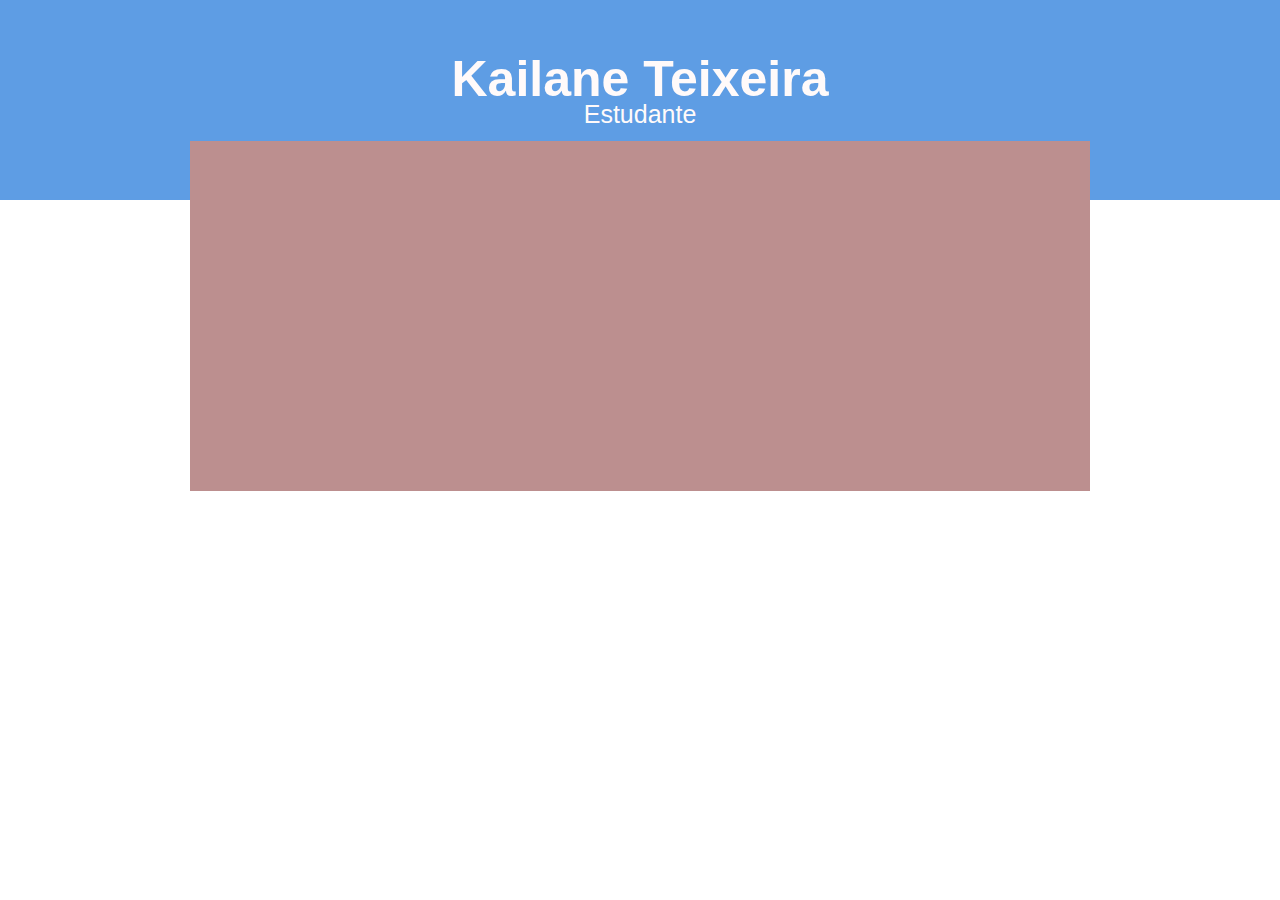
==== index.html @ 7a589f03 "Add files via upload" ====
<!DOCTYPE html>
<html lang="pt-br">
<head>
    <meta charset="UTF-8">
    <title>Kailane</title>
<!--
    ./ -> Significa o caminho para a pasta atual
-->

    <link rel="stylesheet" href="./css/style.css">

</head>
<body>

<header id="header1">

    <h1 id="nome">Kailane Teixeira</h1>
    <span id="cargo">Estudante</span>

    <div id="card-pessoal">

    </div>

</header>

</body>
</html>
---- css/style.css ----
*{
    margin: 0;
    padding: 0;
}

header#header1{
    background-color: rgb(94, 157, 228);
    width: 100%;
    height: 200px;
    display: flex;
    flex-direction: row;
    justify-content: center;
}

div#card-pessoal{
    margin-top: 141px;
    background-color: rosybrown;
    width: 900px;
    height: 350px;
    
}
h1#nome{
    font-family: 'Trebuchet MS', 'Lucida Sans Unicode', 'Lucida Grande', 'Lucida Sans', Arial, sans-serif;
    font-size: 50px;
    font-weight: bold;
    color:snow;
    position: absolute;
    margin-top: 50px;
}

span#cargo{
    font-family: 'Trebuchet MS', 'Lucida Sans Unicode', 'Lucida Grande', 'Lucida Sans', Arial, sans-serif;
    font-size: 25px;
    font-weight: lighter;
    color:snow;
    position: absolute;
    margin-top: 100px;
}
}
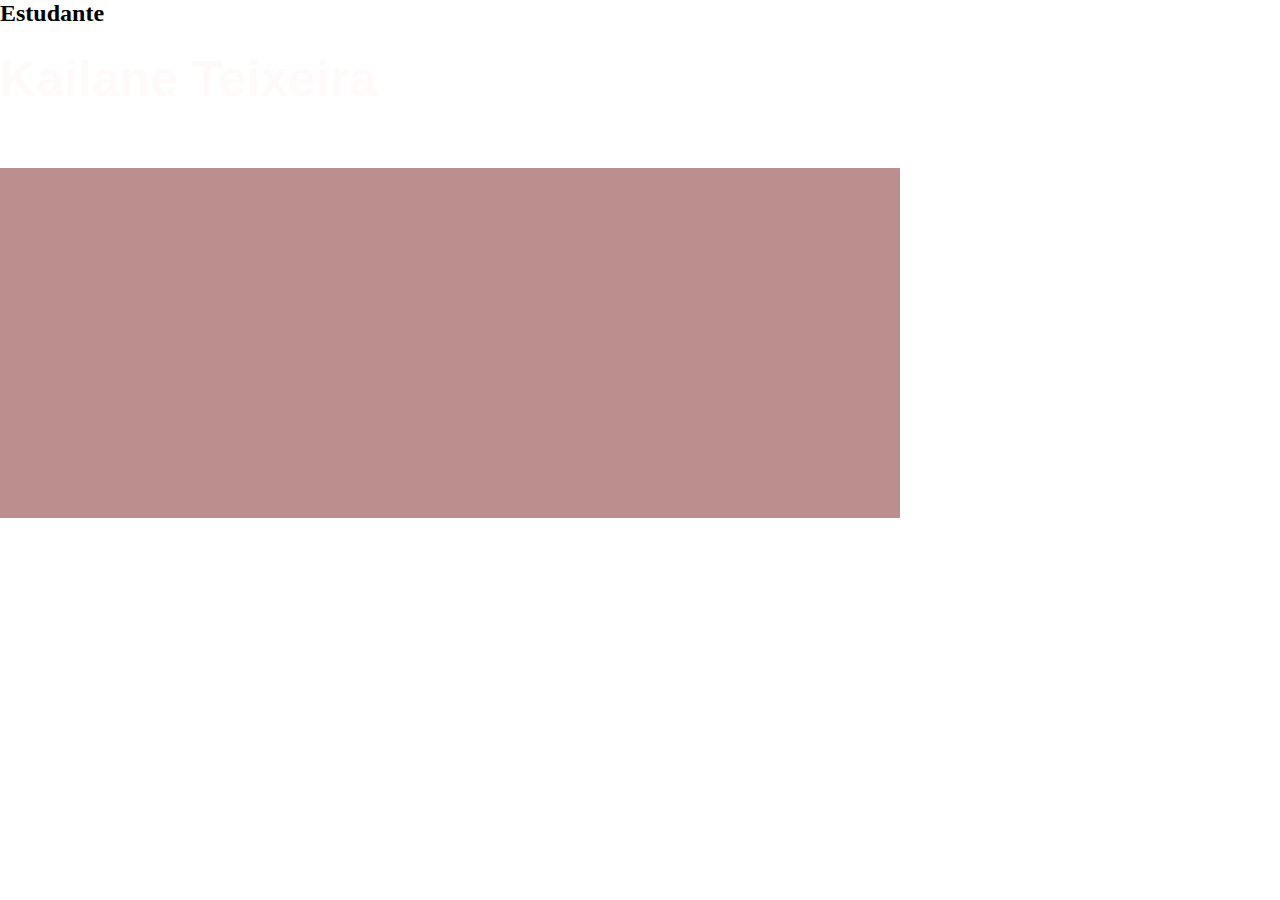
==== commit bda52e5a: "Arquivos finalizados" ====
--- a/index.html
+++ b/index.html
@@ -12,16 +12,16 @@
 </head>
 <body>
 
-<header id="header1">
+<header></header>
 
+<main>
     <h1 id="nome">Kailane Teixeira</h1>
-    <span id="cargo">Estudante</span>
-
+    <h2 id="cargo">Estudante</h2>
     <div id="card-pessoal">
 
     </div>
 
-</header>
+</main>
 
 </body>
 </html>--- a/css/style.css
+++ b/css/style.css
@@ -4,7 +4,7 @@
 }
 
 header#header1{
-    background-color: rgb(94, 157, 228);
+    background-color: pink;
     width: 100%;
     height: 200px;
     display: flex;
@@ -36,4 +36,3 @@
     position: absolute;
     margin-top: 100px;
 }
-}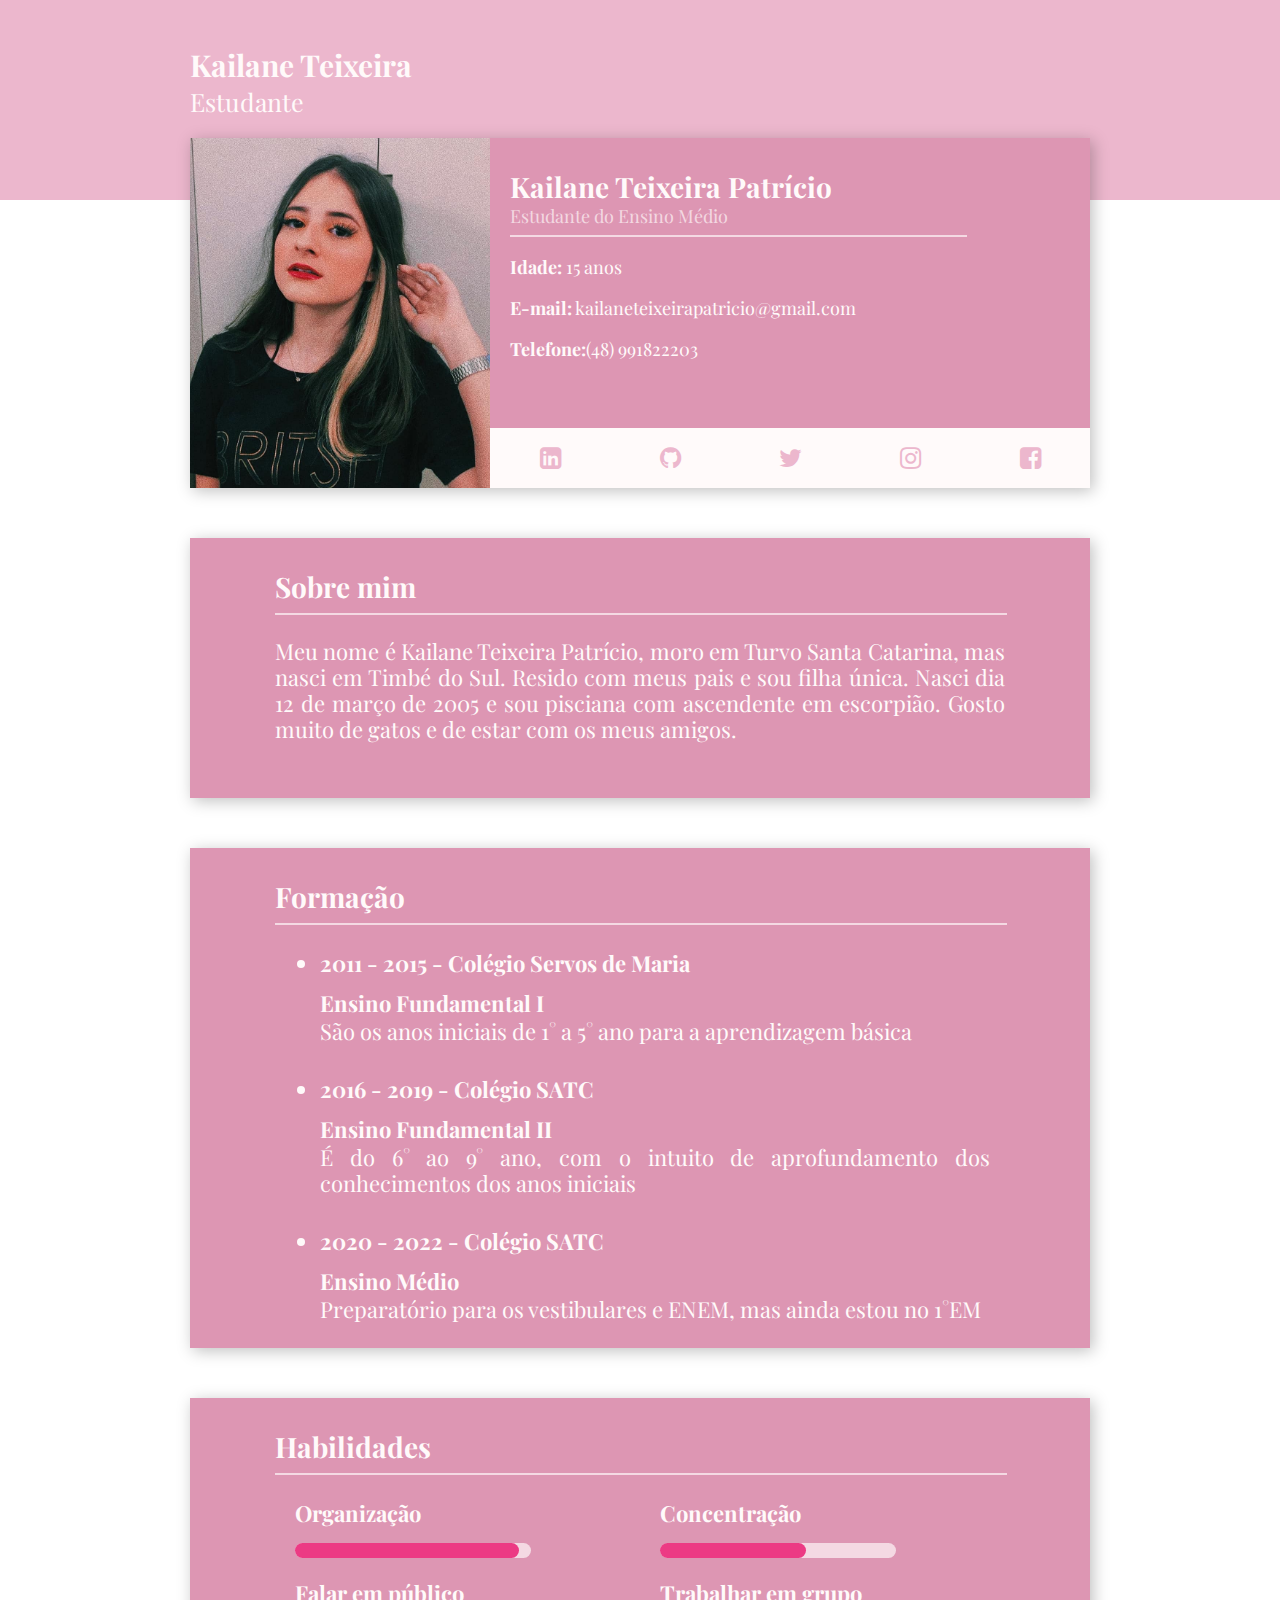
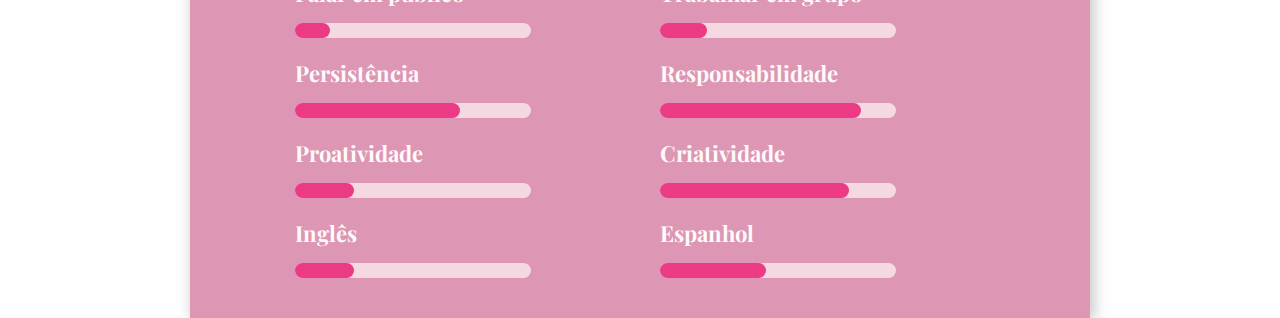
==== commit 5dce0dcf: "Arquivos corretos" ====
--- a/index.html
+++ b/index.html
@@ -8,7 +8,8 @@
 -->
 
     <link rel="stylesheet" href="./css/style.css">
-
+    <link href="https://fonts.googleapis.com/css2?family=Playfair+Display:wght@400;500;800&display=swap" rel="stylesheet">
+    <link rel="stylesheet" href="https://cdnjs.cloudflare.com/ajax/libs/font-awesome/4.7.0/css/font-awesome.min.css">
 </head>
 <body>
 
@@ -17,9 +18,150 @@
 <main>
     <h1 id="nome">Kailane Teixeira</h1>
     <h2 id="cargo">Estudante</h2>
-    <div id="card-pessoal">
+    <div id="card-pessoal" class="card">
 
-    </div>
+        <div id="imagem"></div>
+        <span class="card-titulo">Kailane Teixeira Patrício</span>
+        <br>
+        <span id="subtitulo">Estudante do Ensino Médio</span>
+        <br>
+        <div id="linha"></div>
+        <span style="margin-top: 75px;"><b>Idade:</b> 15 anos</span>
+        <br>
+        <span style="margin-top: 95px;"><b>E-mail:</b> kailaneteixeirapatricio@gmail.com</span>
+        <br>
+        <span style="margin-top: 115px;"><b>Telefone:</b>(48) 991822203 </span>
+
+        <footer>
+            <a href="#">
+                <i class="fa fa-linkedin-square" style="font-size: 25px";></i>
+            </a>
+            <a href="#">
+                <i class="fa fa-github" style="font-size: 25px";></i>
+            </a>
+            <a href="#">
+                <i class="fa fa-twitter" style="font-size: 25px";></i>
+            </a>
+            <a href="https://www.instagram.com/kailane_teixeirap/" target="-blank">
+                <i class="fa fa-instagram" style="font-size: 25px";></i>
+            </a>
+            <a href="#">
+                <i class="fa fa-facebook-square" style="font-size: 25px";></i>
+            </a>
+            </footer>
+            </div>
+
+            <div id="card-sobre" class="card">
+            <h2 class="card-titulo">Sobre mim</h2>
+            <div class="linha"></div>
+            <p class="text-card">Meu nome é Kailane Teixeira Patrício, moro em Turvo Santa Catarina, mas nasci em Timbé do Sul. Resido com meus pais e sou filha única. 
+                Nasci dia 12 de março de 2005 e sou pisciana com ascendente em escorpião. 
+                Gosto muito de gatos e de estar com os meus amigos.</p>
+            </div>
+
+            <div id="card-formacao" class="card">
+            <h2 class="card-titulo">Formação</h2>
+            <div class="linha"></div>
+            <ul>
+                <li> 2011 - 2015 - Colégio Servos de Maria</li>
+                <span> Ensino Fundamental I</span>
+                <p class="text-card">São os anos iniciais de 1° a 5° ano para a aprendizagem básica</p>
+
+                <li> 2016 - 2019 - Colégio SATC</li>
+                <span> Ensino Fundamental II</span>
+                <p class="text-card">É do 6° ao 9° ano, com o intuito de aprofundamento dos conhecimentos dos anos iniciais</p>
+
+                <li> 2020 - 2022 - Colégio SATC</li>
+                <span> Ensino Médio</span>
+                <p class="text-card">Preparatório para os vestibulares e ENEM, mas ainda estou no 1°EM</p>
+
+            </ul>
+            </div>
+
+            <div id="card-habilidades" class="card">
+                <h2 class="card-titulo">Habilidades</h2>
+                <div class="linha"></div>
+
+                <div id="main">
+
+                <div class="coluna-50">
+                    <span>Organização</span>
+                <div class="status-100">
+                <div id="status-org"></div>
+                </div>
+                </div>
+
+                <div class="coluna-50">
+                    <span>Concentração</span>
+                <div class="status-100">
+                <div id="status-con"></div>
+                </div>
+                </div>
+
+                <div class="coluna-50">
+                    <span>Falar em público</span>
+                <div class="status-100">
+                <div id="status-fep"></div>
+                </div>
+                </div>
+
+                <div class="coluna-50">
+                    <span>Trabalhar em grupo</span>
+                <div class="status-100">
+                <div id="status-teg"></div>
+                </div>
+                </div>
+
+                <div class="coluna-50">
+                    <span>Persistência</span>
+                <div class="status-100">
+                <div id="status-per"></div>
+                </div>
+                </div>
+
+                <div class="coluna-50">
+                    <span>Responsabilidade</span>
+                <div class="status-100">
+                <div id="status-res"></div>
+                </div>
+                </div>
+
+                <div class="coluna-50">
+                    <span>Proatividade</span>
+                <div class="status-100">
+                <div id="status-pro"></div>
+                </div>
+                </div>
+
+                <div class="coluna-50">
+                    <span>Criatividade</span>
+                <div class="status-100">
+                <div id="status-cri"></div>
+                </div>
+                </div>
+
+                <div class="coluna-50">
+                    <span>Inglês</span>
+                <div class="status-100">
+                <div id="status-ing"></div>
+                </div>
+                </div>
+
+                <div class="coluna-50">
+                    <span>Espanhol</span>
+                <div class="status-100">
+                <div id="status-esp"></div>
+                </div>
+                </div>
+
+
+                </div>
+
+               
+                
+                </div>
+                
+            </div>
 
 </main>
 
--- a/css/style.css
+++ b/css/style.css
@@ -2,37 +2,281 @@
     margin: 0;
     padding: 0;
 }
-
-header#header1{
-    background-color: pink;
+body{
+    font-family: 'Playfair Display', serif;
+    display: flex;
+    flex-direction: row;
+    justify-content: center;
+}
+
+header{
+    position: absolute;
+    background-color: rgb(236, 183, 205);
     width: 100%;
     height: 200px;
+
+}
+
+main{
+    position: relative;
+    /*background-color: rgb(241, 161, 188);*/
+    width: 900px;
+    height: 1000px;
+    float: left;
+    
+}
+
+.card{
+    background-color: rgb(221, 150, 179);
+    width: 900px;
+    box-shadow: 3px 3px 15px rgb(0,0,0,0.25); 
+    margin-bottom: 50px;  
+}
+
+div#imagem{
+    position: absolute;
+    width: 300px;
+    height: 350px;
+    background-image: url(../img/me.jpeg);
+    background-position: center;
+    background-size: cover;
+}
+
+div#card-pessoal{
+    position: relative;
+    margin-top: 20px;
+    height: 350px;
+    
+}
+
+div#card-pessoal span{
+    position: absolute;
+    color: snow;
+    margin-left: 320px;
+    font-size: 18px;
+}
+
+.card-titulo{
+    position: absolute;
+    margin-top: 30px;
+    margin-left: 85px;
+    font-size: 28px !important;
+    font-weight: bold;
+    color: snow;
+
+}
+
+div#card-pessoal span#subtitulo{
+    margin-top: 45px;
+    color: rgba(255, 250, 250, 0.671);
+    font-size: 18px;
+    font-weight: lighter;
+}
+
+div#linha{
+    width: 455px;
+    position: absolute;
+    margin-top: 55px;
+    margin-left: 320px;
+    border: 1px solid rgba(255, 250, 250, 0.671);
+
+}
+
+div#card-pessoal footer{
+    position: absolute;
+    display: flex;
+    flex-direction: row;
+    margin-left: 300px;
+    width: 600px;
+    height: 60px;
+    align-items: center;
+    background-color: snow;
+    bottom: 0px;
+}
+
+div#card-pessoal footer a{
+    width: 120px;
+    color:  rgb(236, 183, 205);
+    height: 60px;
+    align-items: center;
     display: flex;
     flex-direction: row;
     justify-content: center;
-}
-
-div#card-pessoal{
-    margin-top: 141px;
-    background-color: rosybrown;
-    width: 900px;
-    height: 350px;
-    
-}
+    text-decoration: none;
+}
+
+div#card-sobre{
+    height: 260px;
+}
+
+.linha{
+    position: absolute;
+    border: 1px solid rgba(255, 250, 250, 0.671);
+    width: 730px;
+    margin-left: 85px;
+    margin-top: 75px;
+}
+
+.text-card{
+    text-align: justify;
+    font-size: 22px;
+    line-height: 26px;
+    font-weight: lighter;
+    color: snow;
+}
+
+div#card-sobre p{
+    position: absolute;
+    width: 730px;
+    margin-left: 85px;
+    margin-top: 100px;
+}
+
+div#card-formacao{
+    height: 500px;
+}
+
+div#card-habilidades{
+    height: 520px;
+}
+
+div#card-formacao ul{
+    position: absolute;
+    margin-left: 130px;
+    margin-top: 100px;
+}
+
+div#card-formacao ul li{
+    font-weight: bold;
+    font-size: 22px;
+    margin-bottom: 10px;
+    color: snow;
+}
+
+div#card-formacao ul span{
+    font-weight: bold;
+    font-size: 22px;
+    color: snow;
+}
+
+div#card-formacao ul p{
+    width: 670px;
+    margin-bottom: 30px;
+}
+
 h1#nome{
-    font-family: 'Trebuchet MS', 'Lucida Sans Unicode', 'Lucida Grande', 'Lucida Sans', Arial, sans-serif;
-    font-size: 50px;
+    font-size: 30px;
     font-weight: bold;
     color:snow;
-    position: absolute;
-    margin-top: 50px;
-}
-
-span#cargo{
-    font-family: 'Trebuchet MS', 'Lucida Sans Unicode', 'Lucida Grande', 'Lucida Sans', Arial, sans-serif;
+    margin-top: 5%;
+    
+}
+
+h2#cargo{
     font-size: 25px;
     font-weight: lighter;
     color:snow;
-    position: absolute;
+    
+}
+
+div#main{
+    position: absolute;
+    width: 730px;
+    height: 300px;
+    margin-left: 85px;
     margin-top: 100px;
-}
+    display: flex;
+    flex-flow: row wrap;
+    padding-left: 20px;
+}
+
+.coluna-50{
+    width: 50%;
+    height: 80px;
+}
+
+div#main span{
+    font-size: 22px;
+    font-weight: bold;
+    color: snow;
+}
+
+.status-100{
+    width: 236px;
+    height: 15px;
+    border-radius: 22px;
+    background-color:  rgba(255, 250, 250, 0.671);
+    margin-top: 15px;
+}
+
+div#status-org{
+    width: 224.2px;
+    height: 15px;
+    background-color: rgb(236, 58, 132);
+    border-radius: 22px;
+}
+
+div#status-con{
+    width: 146.32px;
+    height: 15px;
+    background-color: rgb(236, 58, 132);
+    border-radius: 22px;
+}
+
+div#status-fep{
+    width: 35.4px;
+    height: 15px;
+    background-color: rgb(236, 58, 132);
+    border-radius: 22px;
+}
+
+div#status-teg{
+    width: 47.2px;
+    height: 15px;
+    background-color: rgb(236, 58, 132);
+    border-radius: 22px;
+}
+
+div#status-per{
+    width: 165.2px;
+    height: 15px;
+    background-color: rgb(236, 58, 132);
+    border-radius: 22px;
+}
+
+div#status-res{
+    width: 200.6px;
+    height: 15px;
+    background-color: rgb(236, 58, 132);
+    border-radius: 22px;
+}
+
+div#status-pro{
+    width: 59px;
+    height: 15px;
+    background-color: rgb(236, 58, 132);
+    border-radius: 22px;
+}
+
+div#status-cri{
+    width: 188.8px;
+    height: 15px;
+    background-color: rgb(236, 58, 132);
+    border-radius: 22px;
+}
+
+div#status-ing{
+    width: 59px;
+    height: 15px;
+    background-color: rgb(236, 58, 132);
+    border-radius: 22px;
+}
+
+div#status-esp{
+    width: 106.2px;
+    height: 15px;
+    background-color: rgb(236, 58, 132);
+    border-radius: 22px;
+}
+
+
